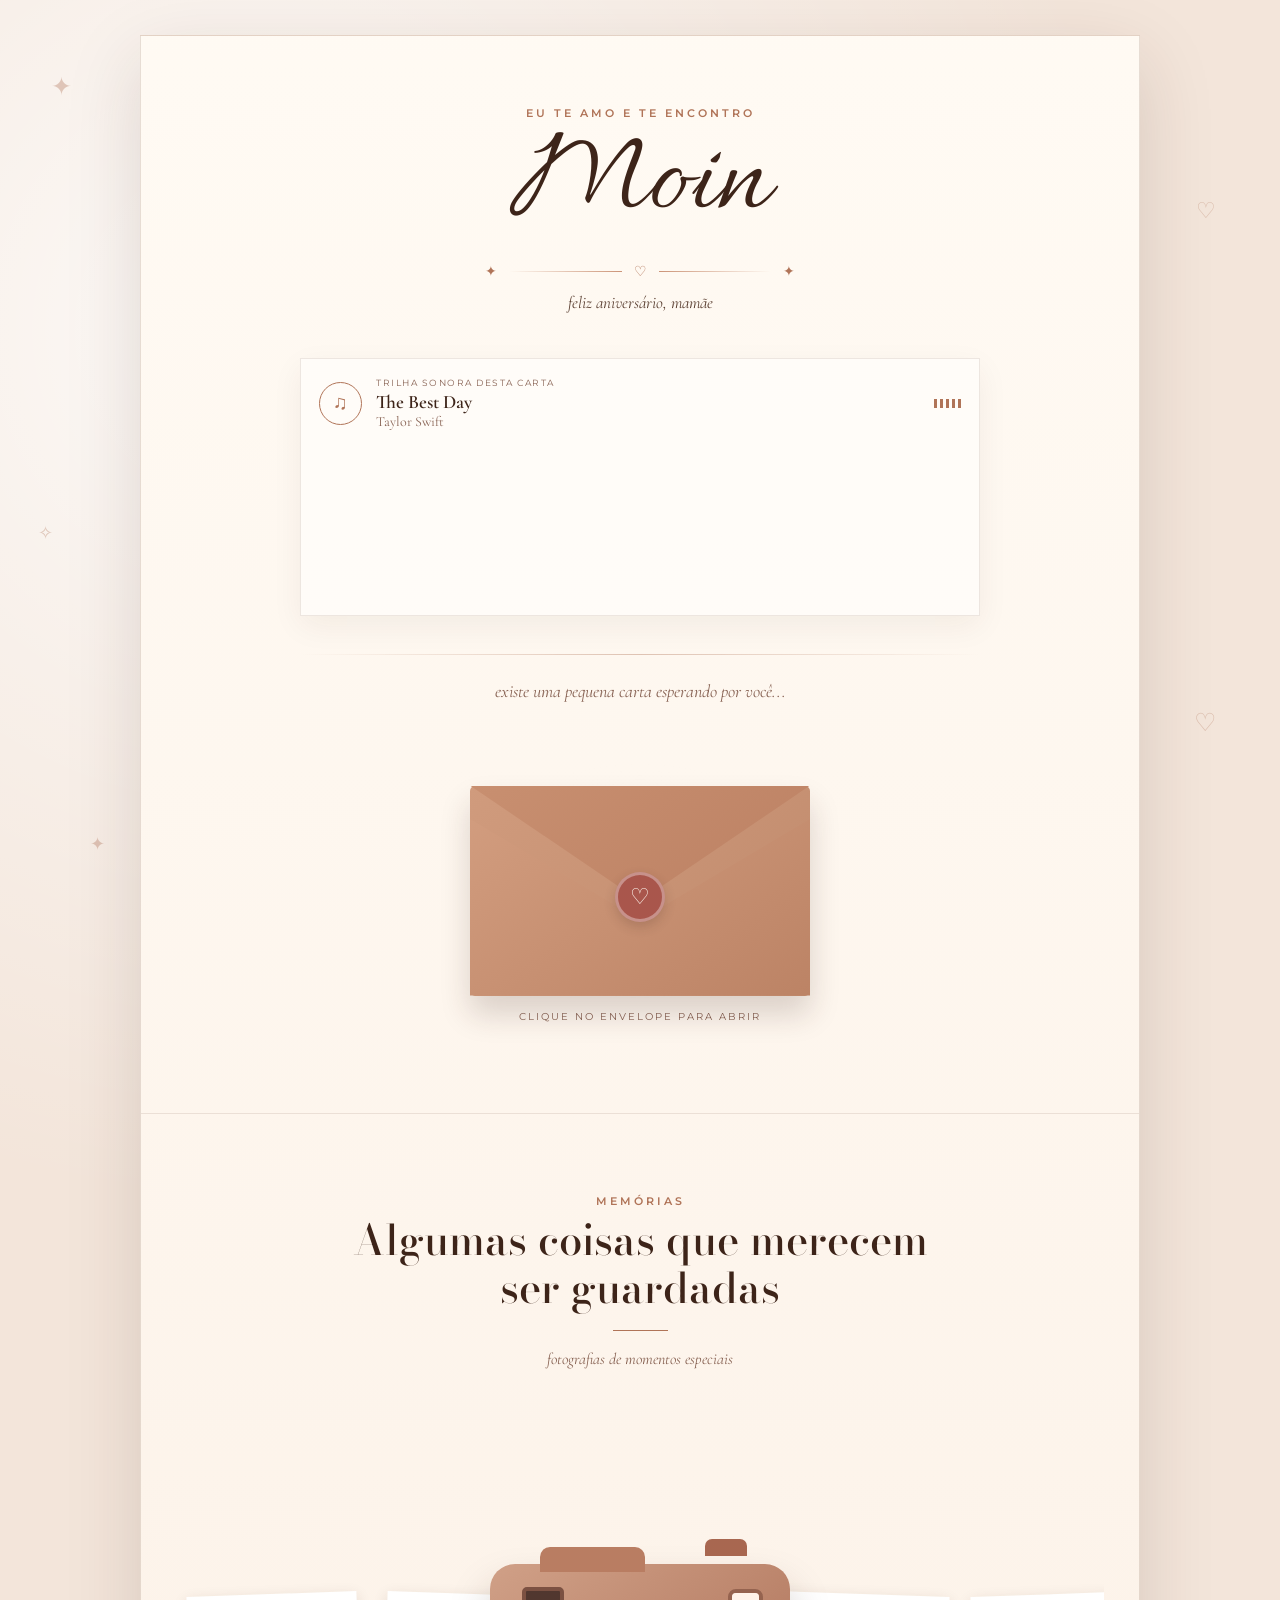
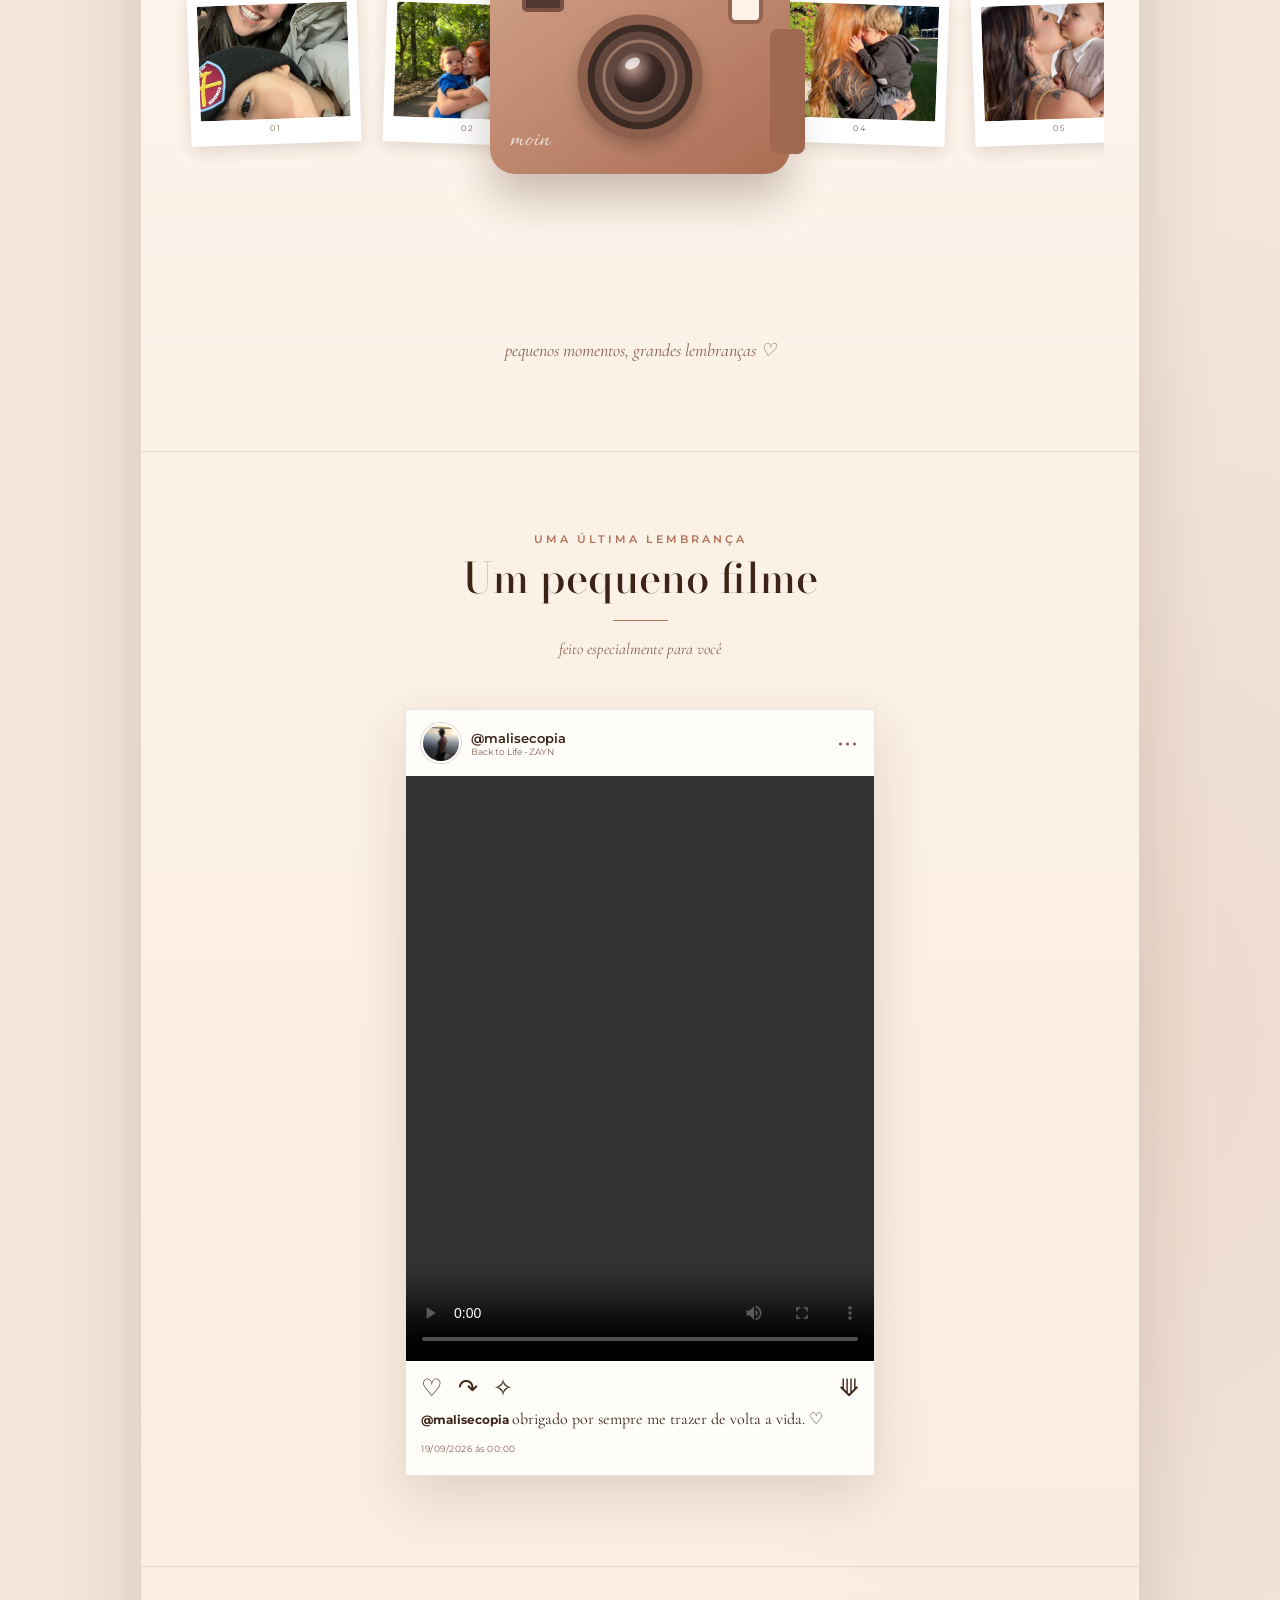
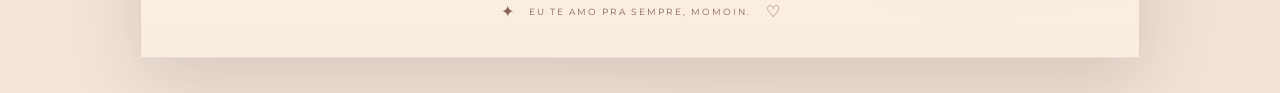
==== index.html @ 4553a3e5 "Add files via upload" ====
<!DOCTYPE html>
<html lang="pt-BR">

<head>

    <meta charset="UTF-8">

    <meta
        name="viewport"
        content="width=device-width, initial-scale=1.0"
    >

    <title>MOMOIN</title>

    <link rel="preconnect" href="https://fonts.googleapis.com">
    <link
        href="https://fonts.googleapis.com/css2?family=Allura&family=Bodoni+Moda:opsz,wght@6..96,400;6..96,500;6..96,600&family=Cormorant+Garamond:ital,wght@0,400;0,500;0,600;0,700;1,400;1,500&family=Montserrat:wght@400;500;600&display=swap"
        rel="stylesheet"
    >

    <link
        rel="stylesheet"
        href="style.css"
    >

</head>

<body>

    <div
        class="petalas"
        id="petalas"
        aria-hidden="true">
    </div>

    <div
        class="flash-tela"
        id="flashTela"
        aria-hidden="true">
    </div>


    <div class="decor decor-1">✦</div>
    <div class="decor decor-2">♡</div>
    <div class="decor decor-3">✧</div>
    <div class="decor decor-4">♡</div>
    <div class="decor decor-5">✦</div>


    <main class="album">


        <!-- ================= CARTA ================= -->

        <section class="carta-secao revelar">

            <div class="cabecalho">

                <p class="etiqueta">
                    eu te amo e te encontro
                </p>

                <h1 class="titulo-principal">
                    Moin
                </h1>

                <div class="ornamento">
                    <span>✦</span>
                    <div></div>
                    <span class="ornamento-coracao">♡</span>
                    <div></div>
                    <span>✦</span>
                </div>

                <small>
                    feliz aniversário, mamãe
                </small>

            </div>


            <div class="carta-composicao">


                <!-- MÚSICA -->

                <div class="musica">

                    <div class="musica-info">

                        <div class="musica-icone">
                            ♫
                        </div>

                        <div class="musica-texto">

                            <p>
                                trilha sonora desta carta
                            </p>

                            <strong>
                                The Best Day
                            </strong>

                            <span>
                                Taylor Swift
                            </span>

                        </div>

                        <div
                            class="equalizador"
                            aria-hidden="true">

                            <span></span>
                            <span></span>
                            <span></span>
                            <span></span>
                            <span></span>

                        </div>

                    </div>


                    <iframe
                        class="spotify"
                        src="https://open.spotify.com/embed/track/7CjuAoOiSrwWv7wJonAUmw?utm_source=generator&theme=0"
                        width="100%"
                        height="152"
                        frameborder="0"
                        allowfullscreen=""
                        allow="autoplay; clipboard-write; encrypted-media; fullscreen; picture-in-picture"
                        loading="lazy">
                    </iframe>

                </div>


                <div class="linha-carta"></div>


                <p class="convite">
                    existe uma pequena carta esperando por você...
                </p>


                <!-- ENVELOPE -->

                <div class="envelope-container">

                    <div
                        class="brilho-envelope"
                        aria-hidden="true">
                    </div>

                    <div
                        class="envelope"
                        id="envelope"
                        role="button"
                        tabindex="0"
                        aria-label="Abrir a carta"
                    >

                        <div class="env-corpo"></div>

                        <div class="env-papel"></div>

                        <div class="env-frente"></div>

                        <div class="env-aba"></div>

                        <div class="env-selo">
                            ♡
                        </div>

                    </div>

                </div>


                <p
                    class="clique"
                    id="dicaClique">

                    clique no envelope para abrir

                </p>


            </div>

        </section>



        <!-- ================= MEMÓRIAS ================= -->

        <section
            class="memorias revelar"
            id="memorias">

            <div class="secao-titulo">

                <p class="etiqueta">
                    memórias
                </p>

                <h2>
                    Algumas coisas que merecem ser guardadas
                </h2>

                <div class="linha-curta"></div>

                <span>
                    fotografias de momentos especiais
                </span>

            </div>


            <div class="camera-palco">

                <div
                    class="filme-trilha"
                    id="filmeTrilha">

                    <div
                        class="filme-rolo"
                        id="filmeRolo">
                    </div>

                </div>


                <!-- CÂMERA -->

                <div
                    class="camera"
                    id="camera">

                    <div class="camera-topo"></div>

                    <div class="camera-disparador"></div>

                    <div class="camera-visor"></div>

                    <div class="camera-lente">

                        <div class="lente-aro"></div>

                        <div class="lente-interna"></div>

                        <div class="lente-brilho"></div>

                    </div>

                    <div class="camera-flash">

                        <div class="flash-luz"></div>

                    </div>

                    <div class="camera-grip"></div>

                    <div class="camera-marca">
                        moin
                    </div>

                </div>


                <div
                    class="halo-flash"
                    id="haloFlash"
                    aria-hidden="true">
                </div>

            </div>


            <p class="legenda">
                pequenos momentos, grandes lembranças ♡
            </p>

        </section>



        <!-- ================= VÍDEO ================= -->

        <section class="video-futuro revelar">

            <div class="secao-titulo">

                <p class="etiqueta">
                    uma última lembrança
                </p>

                <h2>
                    Um pequeno filme
                </h2>

                <div class="linha-curta"></div>

                <span>
                    feito especialmente para você
                </span>

            </div>


            <!-- POST ESTILO INSTAGRAM -->

            <div class="instagram-post">

                <div class="instagram-header">

                    <div class="instagram-perfil">

                        <img
                            class="perfil-foto"
                            src="imagens/foto6.jpg"
                            alt="Foto de perfil"
                        >

                        <div class="perfil-info">

                            <strong>
                                @malisecopia
                            </strong>

                            <span>
                                Back to Life - ZAYN
                            </span>

                        </div>

                    </div>

                    <div class="instagram-menu">
                        •••
                    </div>

                </div>


                <!-- VÍDEO 4:5 -->

                <div class="instagram-video">

                    <video
                        class="video-real"
                        controls
                        playsinline
                        preload="metadata"
                    >

                        <source
                            src="videos/moin.MP4"
                            type="video/mp4"
                        >

                        Seu navegador não suporta vídeo.

                    </video>

                </div>


                <!-- AÇÕES -->

                <div class="instagram-actions">

                    <div class="acoes-esquerda">

                        <span>♡</span>
                        <span>↷</span>
                        <span>✧</span>

                    </div>

                    <span>⟱</span>

                </div>


                <!-- LEGENDA -->

                <div class="instagram-caption">

                    <p>

                        <strong>
                            @malisecopia
                        </strong>

                        obrigado por sempre me trazer de
                        volta a vida. ♡

                    </p>

                    <span>
                        19/09/2026 ás 00:00
                    </span>

                </div>

            </div>

        </section>



        <footer>

            <span>✦</span>

            <p>
                eu te amo pra sempre, momoin.
            </p>

            <span class="coracao-rodape">
                ♡
            </span>

        </footer>


    </main>



    <!-- ================= CARTA ABERTA ================= -->

    <div
        class="carta-modal"
        id="cartaModal"
        aria-hidden="true"
    >

        <div
            class="carta-fundo"
            id="cartaFundo">
        </div>


        <article
            class="papel"
            role="dialog"
            aria-modal="true"
            aria-label="Carta de aniversário"
        >

            <button
                class="fechar-carta"
                id="fecharCarta"
                aria-label="Fechar carta"
            >
                ✕
            </button>


            <div class="texto-carta">

                <p class="carta-data">
                    Para a Momoin,
                </p>

                <h2>
                    Feliz aniversário, Moin!
                </h2>

                <p>
                    Hoje é um dia muito especial, e eu queria
                    fazer alguma coisa diferente para te lembrar
                    o quanto você é importante para mim.
                </p>

                <p>
                    Espero que seu novo ano seja cheio de
                    momentos felizes, saúde, coisas boas e
                    muitos motivos para sorrir.
                </p>

                <p>
                    Obrigado por todos os momentos, por tudo
                    que você já fez por mim e por estar
                    presente na minha vida. Eu voltaria de novo
                    mais 30 vezes em mais 30 vidas só pra ter
                    o privilégio de dizer "momoin" de novo.
                </p>

                <p>
                    Você sabe que eu te amo e te encontro
                    nessa e em todas as outras.
                </p>

                <p>
                    Feliz aniversário, moin.
                </p>

                <p class="assinatura">
                    Do seu eterno mini homem aranha;
                </p>

                <p class="assinatura-nome">
                    Pedro Ravi. ♡
                </p>

                <div
                    class="carta-selo-final"
                    aria-hidden="true">

                    ✦

                </div>

            </div>

        </article>

    </div>


    <script src="script.js"></script>

</body>

</html>
---- style.css ----
:root {

    --areia: #f3e5da;
    --papel: #fffaf3;
    --tinta: #3d2419;
    --tinta-suave: #5d4234;
    --marrom-medio: #6d4636;
    --marrom-claro: #886354;
    --terracota: #b07458;
    --terracota-claro: #cc9478;
    --envelope: #c08a6c;
    --dourado-ok: #b08849;

    --serif: "Cormorant Garamond", Georgia, serif;
    --titulo: "Bodoni Moda", Georgia, serif;
    --script: "Allura", cursive;
    --sans: "Montserrat", "Helvetica Neue", sans-serif;

    --filme-deslocamento: 600px;
    --filme-duracao: 12s;
}


/* =========================================================
   BASE
========================================================= */

* {
    box-sizing: border-box;
}


html {
    scroll-behavior: smooth;
}


body {

    margin: 0;
    min-height: 100vh;

    background:
        radial-gradient(
            circle at 20% 10%,
            rgba(255,255,255,.8),
            transparent 28%
        ),
        radial-gradient(
            circle at 80% 80%,
            rgba(176,116,88,.10),
            transparent 30%
        ),
        var(--areia);

    color: var(--tinta);

    font-family: var(--serif);

    overflow-x: hidden;
}


body::before {

    content: "";

    position: fixed;

    inset: 0;

    pointer-events: none;

    opacity: .18;

    background-image:
        radial-gradient(
            rgba(61,36,25,.18) .7px,
            transparent .7px
        );

    background-size: 8px 8px;

    z-index: 0;
}


/* =========================================================
   PÉTALAS
========================================================= */

.petalas {

    position: fixed;

    inset: 0;

    pointer-events: none;

    overflow: hidden;

    z-index: 1;
}


.petala {

    position: absolute;

    top: -30px;

    color: var(--terracota);

    animation: cair linear infinite;

    user-select: none;
}


@keyframes cair {

    0% {
        transform:
            translateY(-30px)
            rotate(0deg);
    }

    100% {
        transform:
            translateY(110vh)
            rotate(360deg);
    }
}


/* =========================================================
   FLASH
========================================================= */

.flash-tela {

    position: fixed;

    inset: 0;

    background: white;

    opacity: 0;

    pointer-events: none;

    z-index: 100;

}


.flash-tela.ativo {

    animation: flashTela .32s ease-out;

}


@keyframes flashTela {

    0% {
        opacity: 0;
    }

    25% {
        opacity: .8;
    }

    100% {
        opacity: 0;
    }
}


/* =========================================================
   DECORAÇÃO
========================================================= */

.decor {

    position: fixed;

    color: var(--terracota);

    opacity: .35;

    pointer-events: none;

    z-index: 2;

    font-family: var(--serif);
}


.decor-1 {
    top: 8%;
    left: 4%;
    font-size: 25px;
}


.decor-2 {
    top: 22%;
    right: 5%;
    font-size: 22px;
}


.decor-3 {
    top: 58%;
    left: 3%;
    font-size: 18px;
}


.decor-4 {
    bottom: 18%;
    right: 5%;
    font-size: 25px;
}


.decor-5 {
    bottom: 5%;
    left: 7%;
    font-size: 18px;
}


/* =========================================================
   ALBUM
========================================================= */

.album {

    position: relative;

    z-index: 3;

    width: min(1000px, calc(100% - 30px));

    margin: 35px auto;

    background:
        linear-gradient(
            180deg,
            rgba(255,250,243,.98),
            rgba(250,236,224,.98)
        );

    border: 1px solid rgba(109,70,54,.16);

    box-shadow:
        0 25px 70px rgba(61,36,25,.15);

    overflow: hidden;
}


/* =========================================================
   REVELAR
========================================================= */

.revelar {

    opacity: 0;

    transform: translateY(25px);

    transition:
        opacity .9s ease,
        transform .9s ease;
}


.revelar.visivel {

    opacity: 1;

    transform: translateY(0);
}


/* =========================================================
   CARTA
========================================================= */

.carta-secao {

    padding: 70px 45px 90px;
}


.cabecalho {

    text-align: center;

    margin-bottom: 45px;
}


.etiqueta {

    margin: 0 0 8px;

    color: var(--terracota);

    font-family: var(--sans);

    font-size: 11px;

    font-weight: 600;

    letter-spacing: 3px;

    text-transform: uppercase;
}


.titulo-principal {

    margin: 0;

    font-family: var(--script);

    font-size: clamp(75px, 12vw, 125px);

    font-weight: 400;

    line-height: .9;

    color: var(--tinta);
}


.ornamento {

    display: flex;

    align-items: center;

    justify-content: center;

    gap: 12px;

    margin: 22px auto 12px;

    width: min(310px, 80%);
}


.ornamento div {

    height: 1px;

    flex: 1;

    background:
        linear-gradient(
            90deg,
            transparent,
            var(--terracota-claro)
        );
}


.ornamento div:nth-of-type(2) {

    background:
        linear-gradient(
            90deg,
            var(--terracota-claro),
            transparent
        );
}


.ornamento span {

    color: var(--terracota);

    font-size: 14px;
}


.cabecalho small {

    color: var(--tinta-suave);

    font-family: var(--serif);

    font-size: 17px;

    font-style: italic;
}


/* =========================================================
   COMPOSIÇÃO
========================================================= */

.carta-composicao {

    width: min(680px, 100%);

    margin: auto;

    text-align: center;
}


.musica {

    padding: 18px;

    background: rgba(255,255,255,.52);

    border: 1px solid rgba(109,70,54,.12);

    box-shadow:
        0 10px 30px rgba(61,36,25,.06);
}


.musica-info {

    display: flex;

    align-items: center;

    gap: 14px;

    text-align: left;

    margin-bottom: 15px;
}


.musica-icone {

    display: flex;

    align-items: center;

    justify-content: center;

    width: 43px;

    height: 43px;

    border: 1px solid var(--terracota);

    border-radius: 50%;

    color: var(--terracota);

    font-size: 20px;
}


.musica-texto {

    display: flex;

    flex-direction: column;

    flex: 1;
}


.musica-texto p {

    margin: 0 0 2px;

    font-family: var(--sans);

    font-size: 9px;

    letter-spacing: 1.5px;

    text-transform: uppercase;

    color: var(--marrom-claro);
}


.musica-texto strong {

    font-family: var(--serif);

    font-size: 19px;

    font-weight: 600;
}


.musica-texto span {

    color: var(--marrom-claro);

    font-size: 14px;
}


.equalizador {

    display: flex;

    align-items: center;

    gap: 3px;

    height: 25px;
}


.equalizador span {

    width: 3px;

    height: 9px;

    background: var(--terracota);

    animation: equalizar .8s ease-in-out infinite alternate;
}


.equalizador span:nth-child(2) {
    animation-delay: .15s;
}


.equalizador span:nth-child(3) {
    animation-delay: .3s;
}


.equalizador span:nth-child(4) {
    animation-delay: .45s;
}


.equalizador span:nth-child(5) {
    animation-delay: .6s;
}


@keyframes equalizar {

    from {
        height: 5px;
    }

    to {
        height: 21px;
    }
}


.spotify {

    display: block;

    border: 0;

    border-radius: 10px;
}


.linha-carta {

    width: 100%;

    height: 1px;

    margin: 38px 0 25px;

    background:
        linear-gradient(
            90deg,
            transparent,
            rgba(176,116,88,.4),
            transparent
        );
}


.convite {

    margin: 0 0 24px;

    color: var(--marrom-claro);

    font-size: 18px;

    font-style: italic;
}


/* =========================================================
   ENVELOPE
========================================================= */

.envelope-container {

    position: relative;

    height: 270px;

    display: flex;

    justify-content: center;

    align-items: flex-end;
}


.envelope {

    position: relative;

    width: 340px;

    height: 210px;

    perspective: 1000px;

    cursor: pointer;

    animation: flutuarEnvelope 3s ease-in-out infinite;

}


@keyframes flutuarEnvelope {

    0%,
    100% {
        transform: translateY(0);
    }

    50% {
        transform: translateY(-7px);
    }
}


.env-corpo {

    position: absolute;

    inset: 0;

    z-index: 1;

    background:
        linear-gradient(
            135deg,
            #d09b7d,
            var(--envelope)
        );

    border-radius: 5px;

    box-shadow:
        0 18px 30px rgba(61,36,25,.18);
}


/*
   O papel fica totalmente escondido enquanto
   o envelope está fechado.
*/

.env-papel {

    position: absolute;

    left: 30px;

    right: 30px;

    top: 12px;

    height: 165px;

    background:
        linear-gradient(
            180deg,
            #fffdf8,
            #f9ecdf
        );

    border: 1px solid rgba(120,75,60,.12);

    border-radius: 3px;

    z-index: 0;

    opacity: 0;

    transform: translateY(10px);

    transition:
        transform .85s cubic-bezier(.5,.05,.3,1),
        opacity .3s ease;
}


.envelope.aberto .env-papel {

    z-index: 6;

    opacity: 1;

    transform: translateY(-55px);

}


.env-frente {

    position: absolute;

    inset: 0;

    z-index: 4;

    background:
        linear-gradient(
            145deg,
            #d39e80,
            #bc8365
        );

    clip-path:
        polygon(
            0 16%,
            50% 64%,
            100% 16%,
            100% 100%,
            0 100%
        );
}


.env-aba {

    position: absolute;

    top: 0;

    left: 0;

    width: 100%;

    height: 100%;

    z-index: 7;

    background:
        linear-gradient(
            145deg,
            #c88f70,
            #b97d60
        );

    clip-path:
        polygon(
            0 0,
            100% 0,
            50% 55%
        );

    transform-origin: top center;

    transition:
        transform .85s cubic-bezier(.5,.05,.3,1);
}


.envelope.aberto .env-aba {

    transform: rotateX(180deg);

}


.env-selo {

    position: absolute;

    left: 50%;

    top: 53%;

    transform: translate(-50%, -50%);

    z-index: 8;

    width: 50px;

    height: 50px;

    display: flex;

    align-items: center;

    justify-content: center;

    border-radius: 50%;

    background: #a9564c;

    color: #fff7ef;

    font-size: 22px;

    border: 3px solid rgba(255,255,255,.35);

    box-shadow:
        0 5px 12px rgba(61,36,25,.18);

    transition:
        opacity .25s ease,
        transform .25s ease;
}


.envelope.aberto .env-selo {

    opacity: 0;

    transform:
        translate(-50%, -50%)
        scale(.6);
}


.brilho-envelope {

    position: absolute;

    width: 360px;

    height: 230px;

    border-radius: 50%;

    background:
        radial-gradient(
            ellipse,
            rgba(255,255,255,.4),
            transparent 65%
        );

    filter: blur(18px);

    opacity: .45;

    pointer-events: none;
}


.faisca {

    position: absolute;

    left: 50%;

    top: 50%;

    z-index: 20;

    color: var(--terracota);

    pointer-events: none;

    animation: faisca .9s ease-out forwards;
}


@keyframes faisca {

    0% {

        opacity: 1;

        transform:
            translate(-50%, -50%)
            scale(.5);
    }

    100% {

        opacity: 0;

        transform:
            translate(
                calc(-50% + var(--dx)),
                calc(-50% + var(--dy))
            )
            scale(1.1);
    }
}


.clique {

    margin: 14px 0 0;

    font-family: var(--sans);

    font-size: 10px;

    letter-spacing: 2px;

    text-transform: uppercase;

    color: var(--marrom-claro);

    transition: opacity .3s ease;
}


.clique.escondida {

    opacity: 0;
}


/* =========================================================
   CARTA ABERTA
========================================================= */

.carta-modal {

    position: fixed;

    inset: 0;

    z-index: 200;

    display: flex;

    align-items: center;

    justify-content: center;

    padding: 25px;

    visibility: hidden;

    opacity: 0;

    transition:
        opacity .35s ease,
        visibility .35s ease;
}


.carta-modal.ativa {

    visibility: visible;

    opacity: 1;
}


.carta-fundo {

    position: absolute;

    inset: 0;

    background:
        rgba(49,29,21,.65);

    backdrop-filter: blur(7px);
}


.papel {

    position: relative;

    z-index: 2;

    width: min(670px, 100%);

    max-height: 90vh;

    overflow-y: auto;

    padding: 55px 60px;

    background:
        linear-gradient(
            135deg,
            #fffdf8,
            #fff8ee
        );

    border: 1px solid rgba(109,70,54,.18);

    box-shadow:
        0 30px 80px rgba(0,0,0,.3);

    transform:
        translateY(30px)
        rotate(-1deg);

    transition:
        transform .5s ease;
}


.carta-modal.ativa .papel {

    transform:
        translateY(0)
        rotate(0);
}


.papel::before {

    content: "";

    position: absolute;

    inset: 13px;

    border: 1px solid rgba(176,116,88,.18);

    pointer-events: none;
}


.fechar-carta {

    position: absolute;

    top: 18px;

    right: 20px;

    z-index: 4;

    width: 34px;

    height: 34px;

    border: 1px solid rgba(109,70,54,.2);

    border-radius: 50%;

    background: transparent;

    color: var(--tinta);

    cursor: pointer;

    font-size: 13px;
}


.texto-carta {

    position: relative;

    z-index: 2;

    text-align: left;
}


.carta-data {

    margin: 0 0 15px;

    color: var(--terracota);

    font-size: 19px;

    font-style: italic;
}


.texto-carta h2 {

    margin: 0 0 28px;

    font-family: var(--titulo);

    font-size: clamp(30px, 5vw, 44px);

    font-weight: 500;

    color: var(--tinta);
}


.texto-carta p {

    margin: 0 0 19px;

    font-size: 20px;

    line-height: 1.65;

    color: var(--tinta-suave);
}


.texto-carta .assinatura {

    margin-top: 35px;

    margin-bottom: 0;

    font-style: italic;

    font-size: 18px;
}


.assinatura-nome {

    font-family: var(--script);

    font-size: 48px !important;

    line-height: 1;

    color: var(--tinta) !important;

    margin-top: 4px !important;
}


.carta-selo-final {

    width: 46px;

    height: 46px;

    margin: 28px auto 0;

    display: flex;

    align-items: center;

    justify-content: center;

    border: 1px solid var(--terracota);

    border-radius: 50%;

    color: var(--terracota);

    font-size: 17px;
}


/* =========================================================
   MEMÓRIAS
========================================================= */

.memorias {

    padding: 80px 35px 90px;

    border-top: 1px solid rgba(109,70,54,.12);
}


.secao-titulo {

    text-align: center;

    margin-bottom: 50px;
}


.secao-titulo h2 {

    max-width: 600px;

    margin: 5px auto 12px;

    font-family: var(--titulo);

    font-size: clamp(28px, 5vw, 42px);

    font-weight: 500;

    line-height: 1.15;
}


.secao-titulo > span {

    color: var(--marrom-claro);

    font-size: 16px;

    font-style: italic;
}


.linha-curta {

    width: 55px;

    height: 1px;

    margin: 18px auto;

    background: var(--terracota);
}


.camera-palco {

    position: relative;

    min-height: 500px;

    display: flex;

    align-items: center;

    justify-content: center;
}


.filme-trilha {

    position: absolute;

    left: 0;

    right: 0;

    top: 50%;

    transform: translateY(-50%);

    height: 220px;

    overflow: hidden;

    pointer-events: none;
}


.filme-rolo {

    display: flex;

    align-items: center;

    width: max-content;

    height: 100%;

    animation:
        filmeMover
        var(--filme-duracao)
        linear
        infinite;
}


@keyframes filmeMover {

    from {
        transform: translateX(0);
    }

    to {
        transform:
            translateX(
                calc(-1 * var(--filme-deslocamento))
            );
    }
}


.foto {

    flex: 0 0 170px;

    height: 150px;

    margin: 0 13px;

    padding: 10px;

    background: #fff;

    box-shadow:
        0 5px 15px rgba(61,36,25,.14);

    transform: rotate(-2deg);
}


.foto:nth-child(even) {

    transform: rotate(2deg);
}


.foto-interna {

    width: 100%;

    height: 115px;

    overflow: hidden;
}


.foto img {

    width: 100%;

    height: 100%;

    object-fit: cover;

    display: block;
}


.numero-foto {

    margin-top: 4px;

    color: var(--marrom-claro);

    font-family: var(--sans);

    font-size: 8px;

    letter-spacing: 2px;

    text-align: center;
}


/* =========================================================
   CÂMERA
========================================================= */

.camera {

    position: relative;

    z-index: 5;

    width: 300px;

    height: 210px;

    border-radius: 25px;

    background:
        linear-gradient(
            145deg,
            #d0a087,
            #aa6d54
        );

    box-shadow:
        0 25px 40px rgba(61,36,25,.25);

    transition:
        transform .18s ease;
}


.camera.disparando {

    transform:
        scale(1.03)
        rotate(-1deg);
}


.camera-topo {

    position: absolute;

    top: -17px;

    left: 50px;

    width: 105px;

    height: 25px;

    border-radius: 10px 10px 0 0;

    background: #b97d62;
}


.camera-disparador {

    position: absolute;

    top: -25px;

    right: 43px;

    width: 42px;

    height: 17px;

    border-radius: 7px 7px 0 0;

    background: #a86750;
}


.camera-visor {

    position: absolute;

    top: 23px;

    left: 32px;

    width: 42px;

    height: 25px;

    border-radius: 5px;

    background: #51372f;

    border: 4px solid #7c5142;
}


.camera-lente {

    position: absolute;

    left: 50%;

    top: 54%;

    transform: translate(-50%, -50%);

    width: 125px;

    height: 125px;

    border-radius: 50%;

    background: #60463c;

    border: 10px solid #8e604e;

    box-shadow:
        inset 0 0 0 7px #3c2a25,
        0 8px 15px rgba(0,0,0,.2);
}


.lente-aro {

    position: absolute;

    inset: 15px;

    border-radius: 50%;

    border: 3px solid #9b7462;
}


.lente-interna {

    position: absolute;

    inset: 27px;

    border-radius: 50%;

    background:
        radial-gradient(
            circle at 35% 30%,
            #c4a095,
            #3c2925 45%,
            #1d1513
        );
}


.lente-brilho {

    position: absolute;

    width: 16px;

    height: 10px;

    left: 37px;

    top: 34px;

    border-radius: 50%;

    background: rgba(255,255,255,.7);

    transform: rotate(-30deg);
}


.camera-flash {

    position: absolute;

    right: 27px;

    top: 25px;

    width: 35px;

    height: 35px;

    border-radius: 8px;

    background: #d6b9a9;

    border: 4px solid #95634f;
}


.flash-luz {

    width: 100%;

    height: 100%;

    border-radius: 4px;

    background: #fff3e9;

    transition:
        box-shadow .12s ease,
        background .12s ease;
}


.camera.disparando .flash-luz {

    background: white;

    box-shadow:
        0 0 30px white,
        0 0 60px rgba(255,255,255,.8);
}


.camera-grip {

    position: absolute;

    right: -15px;

    bottom: 20px;

    width: 35px;

    height: 125px;

    border-radius: 8px;

    background: #9f6851;
}


.camera-marca {

    position: absolute;

    left: 20px;

    bottom: 18px;

    font-family: var(--script);

    font-size: 25px;

    color: rgba(255,255,255,.75);
}


.halo-flash {

    position: absolute;

    width: 350px;

    height: 350px;

    border-radius: 50%;

    background: white;

    opacity: 0;

    pointer-events: none;
}


.halo-flash.ativo {

    animation:
        haloFlash .5s ease-out;
}


@keyframes haloFlash {

    0% {
        opacity: 0;
        transform: scale(.5);
    }

    25% {
        opacity: .25;
    }

    100% {
        opacity: 0;
        transform: scale(1.3);
    }
}


.legenda {

    margin: 20px 0 0;

    text-align: center;

    color: var(--marrom-claro);

    font-size: 18px;

    font-style: italic;
}


/* =========================================================
   VÍDEO / INSTAGRAM
========================================================= */

.video-futuro {

    padding: 80px 35px 90px;

    border-top: 1px solid rgba(109,70,54,.12);
}


.instagram-post {

    width: min(470px, 100%);

    margin: 0 auto;

    background: #fffdf9;

    border: 1px solid rgba(109,70,54,.14);

    box-shadow:
        0 20px 50px rgba(61,36,25,.14);
}


.instagram-header {

    min-height: 66px;

    display: flex;

    align-items: center;

    justify-content: space-between;

    padding: 12px 15px;
}


.instagram-perfil {

    display: flex;

    align-items: center;

    gap: 10px;
}


.perfil-foto {

    width: 40px;

    height: 40px;

    border-radius: 50%;

    object-fit: cover;

    display: block;

    border: 2px solid #fff;

    box-shadow:
        0 0 0 1px rgba(109,70,54,.25);
}


.perfil-info {

    display: flex;

    flex-direction: column;
}


.perfil-info strong {

    font-family: var(--sans);

    font-size: 13px;

    font-weight: 600;
}


.perfil-info span {

    color: var(--marrom-claro);

    font-family: var(--sans);

    font-size: 9px;
}


.instagram-menu {

    color: var(--marrom-claro);

    letter-spacing: 2px;
}


.instagram-video {

    width: 100%;

    aspect-ratio: 4 / 5;

    background: #241b18;

    overflow: hidden;
}


.video-real {

    display: block;

    width: 100%;

    height: 100%;

    object-fit: contain;

    background: #241b18;
}


.instagram-actions {

    display: flex;

    justify-content: space-between;

    align-items: center;

    padding: 13px 15px 5px;

    color: var(--tinta);

    font-size: 24px;
}


.acoes-esquerda {

    display: flex;

    gap: 15px;
}


.instagram-caption {

    padding: 0 15px 18px;
}


.instagram-caption p {

    margin: 0 0 5px;

    font-family: var(--serif);

    font-size: 16px;

    line-height: 1.45;
}


.instagram-caption strong {

    font-family: var(--sans);

    font-size: 12px;
}


.instagram-caption span {

    color: var(--marrom-claro);

    font-family: var(--sans);

    font-size: 9px;

    letter-spacing: .5px;
}


/* =========================================================
   FOOTER
========================================================= */

footer {

    display: flex;

    align-items: center;

    justify-content: center;

    gap: 15px;

    padding: 35px 20px;

    border-top: 1px solid rgba(109,70,54,.12);

    color: var(--marrom-claro);
}


footer p {

    margin: 0;

    font-family: var(--sans);

    font-size: 9px;

    letter-spacing: 2px;

    text-transform: uppercase;
}


/* =========================================================
   RESPONSIVO
========================================================= */

@media (max-width: 1000px) {

    .carta-secao {
        padding: 60px 30px 75px;
    }

    .memorias,
    .video-futuro {
        padding-left: 25px;
        padding-right: 25px;
    }

}


@media (max-width: 700px) {

    .album {

        width: calc(100% - 16px);

        margin: 8px auto;
    }


    .carta-secao {

        padding:
            55px
            18px
            70px;
    }


    .titulo-principal {

        font-size: 90px;
    }


    .musica-info {

        align-items: flex-start;
    }


    .equalizador {

        display: none;
    }


    .envelope {

        width: 290px;

        height: 180px;
    }


    .env-papel {

        left: 25px;

        right: 25px;

        height: 140px;
    }


    .envelope-container {

        height: 235px;
    }


    .papel {

        padding:
            50px
            30px
            40px;
    }


    .texto-carta p {

        font-size: 18px;
    }


    .memorias,
    .video-futuro {

        padding:
            65px
            18px
            70px;
    }


    .camera {

        transform: scale(.85);
    }


    .camera.disparando {

        transform:
            scale(.88)
            rotate(-1deg);
    }


    .filme-trilha {

        opacity: .72;
    }


    .foto {

        flex-basis: 145px;

        height: 130px;
    }


    .foto-interna {

        height: 95px;
    }


    footer {

        gap: 10px;
    }


    footer p {

        font-size: 8px;

        letter-spacing: 1px;

        text-align: center;
    }

}


@media (prefers-reduced-motion: reduce) {

    *,
    *::before,
    *::after {

        animation-duration: .01ms !important;

        animation-iteration-count: 1 !important;

        scroll-behavior: auto !important;

        transition-duration: .01ms !important;
    }

}
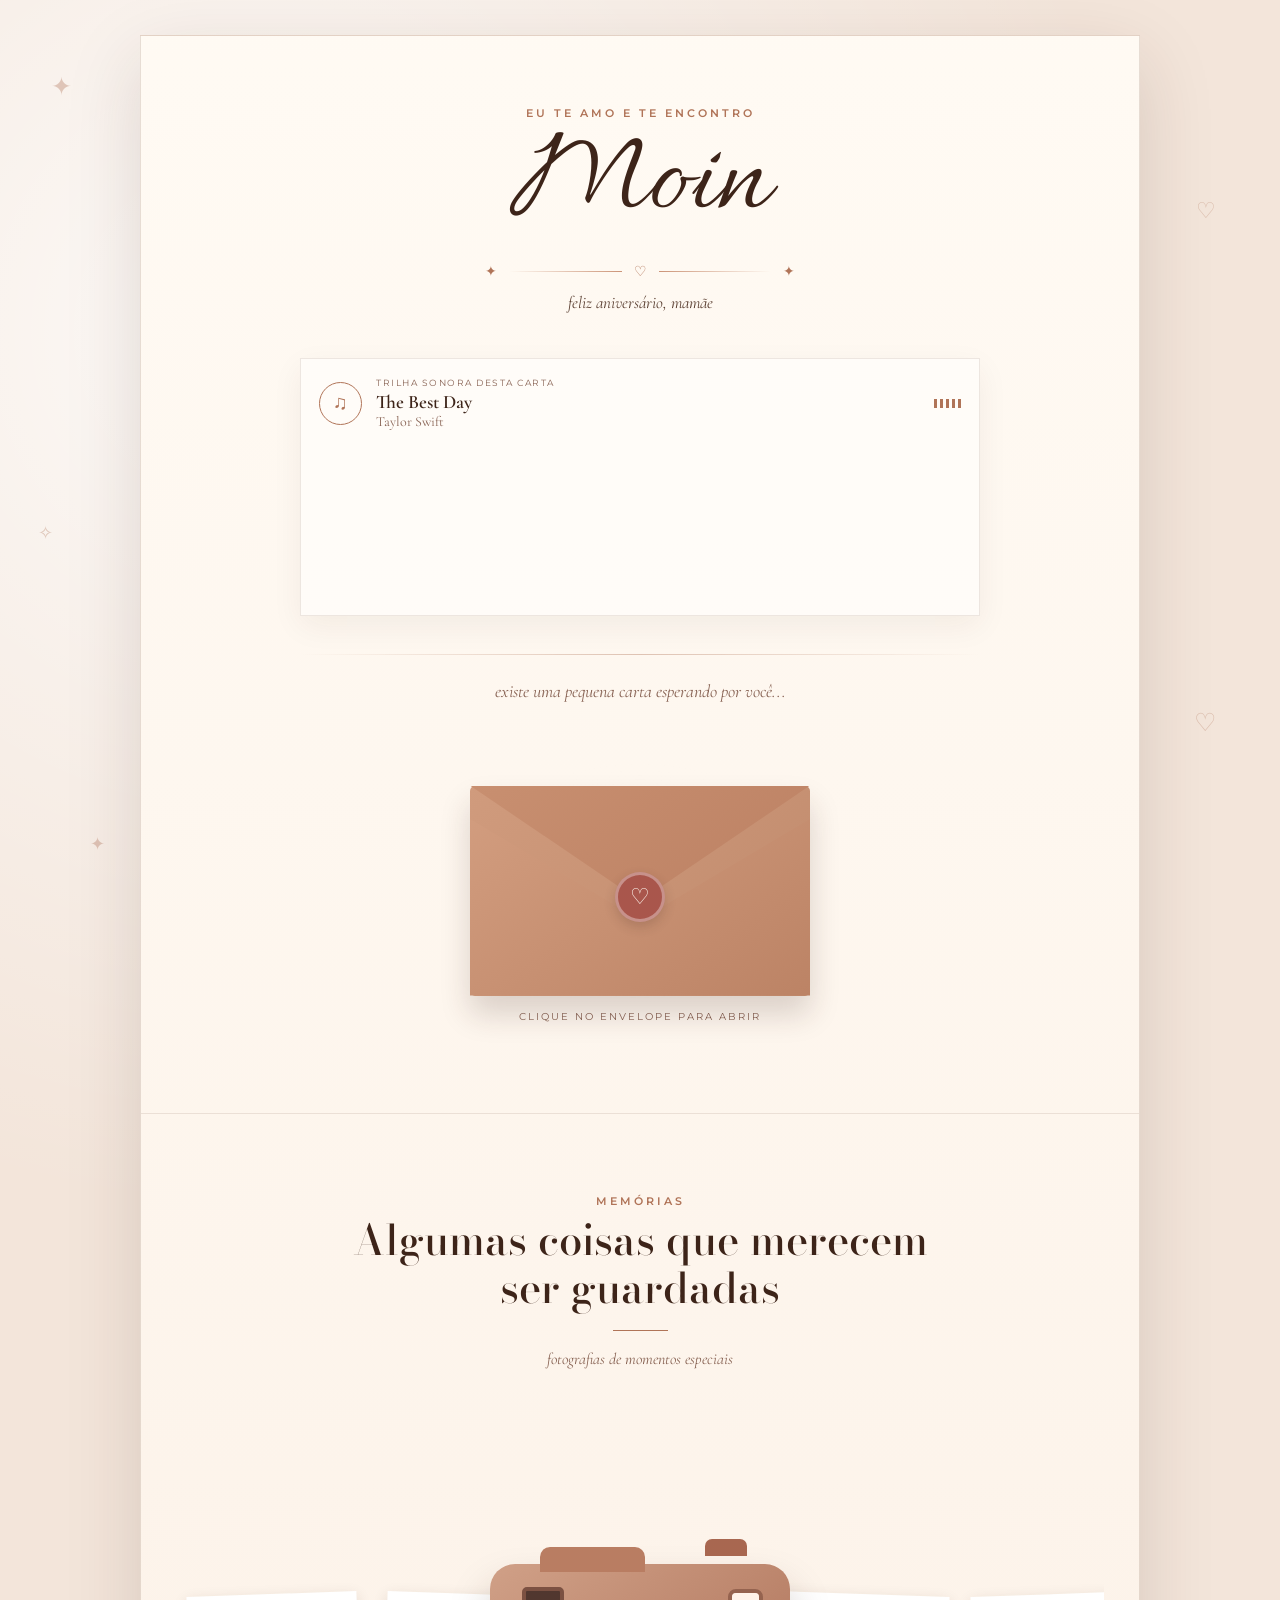
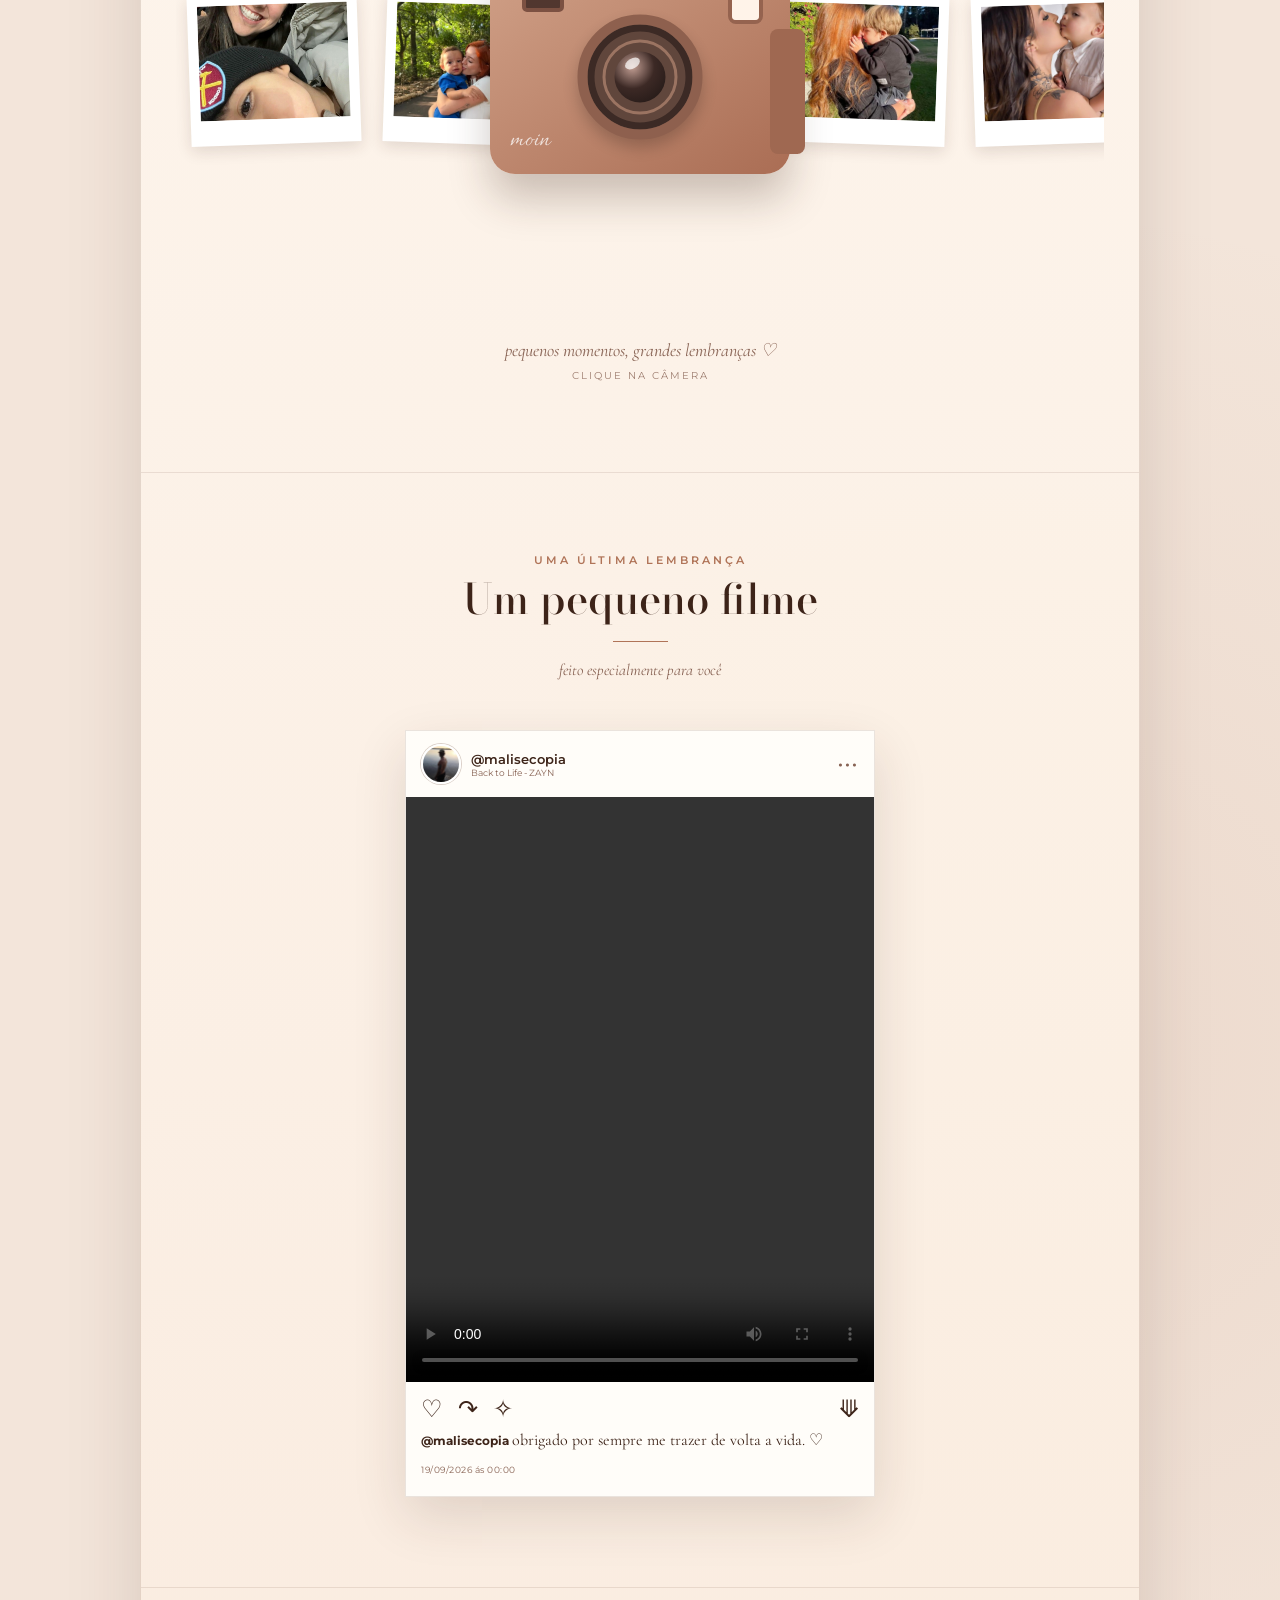
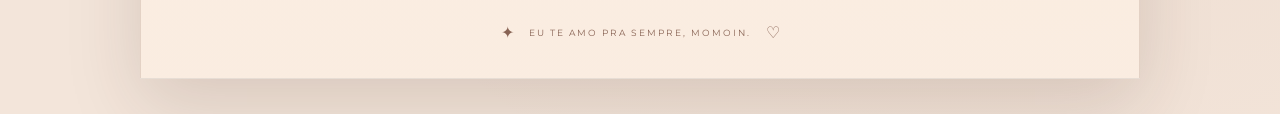
==== commit 903c9f67: "Update index.html" ====
--- a/index.html
+++ b/index.html
@@ -13,6 +13,7 @@
     <title>MOMOIN</title>
 
     <link rel="preconnect" href="https://fonts.googleapis.com">
+
     <link
         href="https://fonts.googleapis.com/css2?family=Allura&family=Bodoni+Moda:opsz,wght@6..96,400;6..96,500;6..96,600&family=Cormorant+Garamond:ital,wght@0,400;0,500;0,600;0,700;1,400;1,500&family=Montserrat:wght@400;500;600&display=swap"
         rel="stylesheet"
@@ -235,39 +236,47 @@
 
                 <!-- CÂMERA -->
 
-                <div
-                    class="camera"
-                    id="camera">
-
-                    <div class="camera-topo"></div>
-
-                    <div class="camera-disparador"></div>
-
-                    <div class="camera-visor"></div>
-
-                    <div class="camera-lente">
-
-                        <div class="lente-aro"></div>
-
-                        <div class="lente-interna"></div>
-
-                        <div class="lente-brilho"></div>
-
-                    </div>
-
-                    <div class="camera-flash">
-
-                        <div class="flash-luz"></div>
-
-                    </div>
-
-                    <div class="camera-grip"></div>
-
-                    <div class="camera-marca">
-                        moin
-                    </div>
-
-                </div>
+                <a
+                    href="cupons.html"
+                    class="camera-link"
+                    aria-label="Abrir os cupons"
+                >
+
+                    <div
+                        class="camera"
+                        id="camera">
+
+                        <div class="camera-topo"></div>
+
+                        <div class="camera-disparador"></div>
+
+                        <div class="camera-visor"></div>
+
+                        <div class="camera-lente">
+
+                            <div class="lente-aro"></div>
+
+                            <div class="lente-interna"></div>
+
+                            <div class="lente-brilho"></div>
+
+                        </div>
+
+                        <div class="camera-flash">
+
+                            <div class="flash-luz"></div>
+
+                        </div>
+
+                        <div class="camera-grip"></div>
+
+                        <div class="camera-marca">
+                            moin
+                        </div>
+
+                    </div>
+
+                </a>
 
 
                 <div
@@ -281,6 +290,10 @@
 
             <p class="legenda">
                 pequenos momentos, grandes lembranças ♡
+            </p>
+
+            <p class="legenda-camera">
+                clique na câmera
             </p>
 
         </section>
@@ -528,3 +541,4 @@
 </body>
 
 </html>
+
--- a/style.css
+++ b/style.css
@@ -2,13 +2,18 @@
 
     --areia: #f3e5da;
     --papel: #fffaf3;
+
     --tinta: #3d2419;
     --tinta-suave: #5d4234;
+
     --marrom-medio: #6d4636;
     --marrom-claro: #886354;
+
     --terracota: #b07458;
     --terracota-claro: #cc9478;
+
     --envelope: #c08a6c;
+
     --dourado-ok: #b08849;
 
     --serif: "Cormorant Garamond", Georgia, serif;
@@ -18,6 +23,7 @@
 
     --filme-deslocamento: 600px;
     --filme-duracao: 12s;
+
 }
 
 
@@ -38,19 +44,23 @@
 body {
 
     margin: 0;
+
     min-height: 100vh;
 
     background:
+
         radial-gradient(
             circle at 20% 10%,
             rgba(255,255,255,.8),
             transparent 28%
         ),
+
         radial-gradient(
             circle at 80% 80%,
             rgba(176,116,88,.10),
             transparent 30%
         ),
+
         var(--areia);
 
     color: var(--tinta);
@@ -58,6 +68,7 @@
     font-family: var(--serif);
 
     overflow-x: hidden;
+
 }
 
 
@@ -74,6 +85,7 @@
     opacity: .18;
 
     background-image:
+
         radial-gradient(
             rgba(61,36,25,.18) .7px,
             transparent .7px
@@ -82,6 +94,7 @@
     background-size: 8px 8px;
 
     z-index: 0;
+
 }
 
 
@@ -100,6 +113,7 @@
     overflow: hidden;
 
     z-index: 1;
+
 }
 
 
@@ -114,22 +128,28 @@
     animation: cair linear infinite;
 
     user-select: none;
+
 }
 
 
 @keyframes cair {
 
     0% {
+
         transform:
             translateY(-30px)
             rotate(0deg);
+
     }
 
     100% {
+
         transform:
             translateY(110vh)
             rotate(360deg);
-    }
+
+    }
+
 }
 
 
@@ -174,6 +194,7 @@
     100% {
         opacity: 0;
     }
+
 }
 
 
@@ -194,41 +215,52 @@
     z-index: 2;
 
     font-family: var(--serif);
+
 }
 
 
 .decor-1 {
+
     top: 8%;
     left: 4%;
     font-size: 25px;
+
 }
 
 
 .decor-2 {
+
     top: 22%;
     right: 5%;
     font-size: 22px;
+
 }
 
 
 .decor-3 {
+
     top: 58%;
     left: 3%;
     font-size: 18px;
+
 }
 
 
 .decor-4 {
+
     bottom: 18%;
     right: 5%;
     font-size: 25px;
+
 }
 
 
 .decor-5 {
+
     bottom: 5%;
     left: 7%;
     font-size: 18px;
+
 }
 
 
@@ -242,11 +274,15 @@
 
     z-index: 3;
 
-    width: min(1000px, calc(100% - 30px));
+    width: min(
+        1000px,
+        calc(100% - 30px)
+    );
 
     margin: 35px auto;
 
     background:
+
         linear-gradient(
             180deg,
             rgba(255,250,243,.98),
@@ -259,6 +295,7 @@
         0 25px 70px rgba(61,36,25,.15);
 
     overflow: hidden;
+
 }
 
 
@@ -275,6 +312,7 @@
     transition:
         opacity .9s ease,
         transform .9s ease;
+
 }
 
 
@@ -283,6 +321,7 @@
     opacity: 1;
 
     transform: translateY(0);
+
 }
 
 
@@ -292,7 +331,11 @@
 
 .carta-secao {
 
-    padding: 70px 45px 90px;
+    padding:
+        70px
+        45px
+        90px;
+
 }
 
 
@@ -301,6 +344,7 @@
     text-align: center;
 
     margin-bottom: 45px;
+
 }
 
 
@@ -319,6 +363,7 @@
     letter-spacing: 3px;
 
     text-transform: uppercase;
+
 }
 
 
@@ -328,13 +373,19 @@
 
     font-family: var(--script);
 
-    font-size: clamp(75px, 12vw, 125px);
+    font-size:
+        clamp(
+            75px,
+            12vw,
+            125px
+        );
 
     font-weight: 400;
 
     line-height: .9;
 
     color: var(--tinta);
+
 }
 
 
@@ -348,9 +399,16 @@
 
     gap: 12px;
 
-    margin: 22px auto 12px;
-
-    width: min(310px, 80%);
+    margin:
+        22px
+        auto
+        12px;
+
+    width: min(
+        310px,
+        80%
+    );
+
 }
 
 
@@ -361,22 +419,26 @@
     flex: 1;
 
     background:
+
         linear-gradient(
             90deg,
             transparent,
             var(--terracota-claro)
         );
+
 }
 
 
 .ornamento div:nth-of-type(2) {
 
     background:
+
         linear-gradient(
             90deg,
             var(--terracota-claro),
             transparent
         );
+
 }
 
 
@@ -385,6 +447,7 @@
     color: var(--terracota);
 
     font-size: 14px;
+
 }
 
 
@@ -397,6 +460,7 @@
     font-size: 17px;
 
     font-style: italic;
+
 }
 
 
@@ -406,11 +470,15 @@
 
 .carta-composicao {
 
-    width: min(680px, 100%);
+    width: min(
+        680px,
+        100%
+    );
 
     margin: auto;
 
     text-align: center;
+
 }
 
 
@@ -418,12 +486,17 @@
 
     padding: 18px;
 
-    background: rgba(255,255,255,.52);
-
-    border: 1px solid rgba(109,70,54,.12);
+    background:
+        rgba(255,255,255,.52);
+
+    border:
+        1px solid
+        rgba(109,70,54,.12);
 
     box-shadow:
-        0 10px 30px rgba(61,36,25,.06);
+        0 10px 30px
+        rgba(61,36,25,.06);
+
 }
 
 
@@ -438,6 +511,7 @@
     text-align: left;
 
     margin-bottom: 15px;
+
 }
 
 
@@ -453,13 +527,16 @@
 
     height: 43px;
 
-    border: 1px solid var(--terracota);
+    border:
+        1px solid
+        var(--terracota);
 
     border-radius: 50%;
 
     color: var(--terracota);
 
     font-size: 20px;
+
 }
 
 
@@ -470,6 +547,7 @@
     flex-direction: column;
 
     flex: 1;
+
 }
 
 
@@ -486,6 +564,7 @@
     text-transform: uppercase;
 
     color: var(--marrom-claro);
+
 }
 
 
@@ -496,6 +575,7 @@
     font-size: 19px;
 
     font-weight: 600;
+
 }
 
 
@@ -504,6 +584,7 @@
     color: var(--marrom-claro);
 
     font-size: 14px;
+
 }
 
 
@@ -516,6 +597,7 @@
     gap: 3px;
 
     height: 25px;
+
 }
 
 
@@ -527,7 +609,13 @@
 
     background: var(--terracota);
 
-    animation: equalizar .8s ease-in-out infinite alternate;
+    animation:
+        equalizar
+        .8s
+        ease-in-out
+        infinite
+        alternate;
+
 }
 
 
@@ -560,6 +648,7 @@
     to {
         height: 21px;
     }
+
 }
 
 
@@ -570,6 +659,7 @@
     border: 0;
 
     border-radius: 10px;
+
 }
 
 
@@ -579,27 +669,36 @@
 
     height: 1px;
 
-    margin: 38px 0 25px;
-
-    background:
+    margin:
+        38px
+        0
+        25px;
+
+    background:
+
         linear-gradient(
             90deg,
             transparent,
             rgba(176,116,88,.4),
             transparent
         );
+
 }
 
 
 .convite {
 
-    margin: 0 0 24px;
+    margin:
+        0
+        0
+        24px;
 
     color: var(--marrom-claro);
 
     font-size: 18px;
 
     font-style: italic;
+
 }
 
 
@@ -618,6 +717,7 @@
     justify-content: center;
 
     align-items: flex-end;
+
 }
 
 
@@ -633,7 +733,11 @@
 
     cursor: pointer;
 
-    animation: flutuarEnvelope 3s ease-in-out infinite;
+    animation:
+        flutuarEnvelope
+        3s
+        ease-in-out
+        infinite;
 
 }
 
@@ -648,6 +752,7 @@
     50% {
         transform: translateY(-7px);
     }
+
 }
 
 
@@ -660,6 +765,7 @@
     z-index: 1;
 
     background:
+
         linear-gradient(
             135deg,
             #d09b7d,
@@ -669,14 +775,11 @@
     border-radius: 5px;
 
     box-shadow:
-        0 18px 30px rgba(61,36,25,.18);
-}
-
-
-/*
-   O papel fica totalmente escondido enquanto
-   o envelope está fechado.
-*/
+        0 18px 30px
+        rgba(61,36,25,.18);
+
+}
+
 
 .env-papel {
 
@@ -691,13 +794,16 @@
     height: 165px;
 
     background:
+
         linear-gradient(
             180deg,
             #fffdf8,
             #f9ecdf
         );
 
-    border: 1px solid rgba(120,75,60,.12);
+    border:
+        1px solid
+        rgba(120,75,60,.12);
 
     border-radius: 3px;
 
@@ -705,11 +811,13 @@
 
     opacity: 0;
 
-    transform: translateY(10px);
+    transform:
+        translateY(10px);
 
     transition:
         transform .85s cubic-bezier(.5,.05,.3,1),
         opacity .3s ease;
+
 }
 
 
@@ -719,7 +827,8 @@
 
     opacity: 1;
 
-    transform: translateY(-55px);
+    transform:
+        translateY(-55px);
 
 }
 
@@ -733,6 +842,7 @@
     z-index: 4;
 
     background:
+
         linear-gradient(
             145deg,
             #d39e80,
@@ -747,6 +857,7 @@
             100% 100%,
             0 100%
         );
+
 }
 
 
@@ -765,6 +876,7 @@
     z-index: 7;
 
     background:
+
         linear-gradient(
             145deg,
             #c88f70,
@@ -782,12 +894,14 @@
 
     transition:
         transform .85s cubic-bezier(.5,.05,.3,1);
+
 }
 
 
 .envelope.aberto .env-aba {
 
-    transform: rotateX(180deg);
+    transform:
+        rotateX(180deg);
 
 }
 
@@ -800,7 +914,11 @@
 
     top: 53%;
 
-    transform: translate(-50%, -50%);
+    transform:
+        translate(
+            -50%,
+            -50%
+        );
 
     z-index: 8;
 
@@ -822,14 +940,18 @@
 
     font-size: 22px;
 
-    border: 3px solid rgba(255,255,255,.35);
+    border:
+        3px solid
+        rgba(255,255,255,.35);
 
     box-shadow:
-        0 5px 12px rgba(61,36,25,.18);
+        0 5px 12px
+        rgba(61,36,25,.18);
 
     transition:
         opacity .25s ease,
         transform .25s ease;
+
 }
 
 
@@ -838,8 +960,12 @@
     opacity: 0;
 
     transform:
-        translate(-50%, -50%)
+        translate(
+            -50%,
+            -50%
+        )
         scale(.6);
+
 }
 
 
@@ -854,6 +980,7 @@
     border-radius: 50%;
 
     background:
+
         radial-gradient(
             ellipse,
             rgba(255,255,255,.4),
@@ -865,6 +992,7 @@
     opacity: .45;
 
     pointer-events: none;
+
 }
 
 
@@ -882,7 +1010,12 @@
 
     pointer-events: none;
 
-    animation: faisca .9s ease-out forwards;
+    animation:
+        faisca
+        .9s
+        ease-out
+        forwards;
+
 }
 
 
@@ -893,8 +1026,12 @@
         opacity: 1;
 
         transform:
-            translate(-50%, -50%)
+            translate(
+                -50%,
+                -50%
+            )
             scale(.5);
+
     }
 
     100% {
@@ -907,13 +1044,18 @@
                 calc(-50% + var(--dy))
             )
             scale(1.1);
-    }
+
+    }
+
 }
 
 
 .clique {
 
-    margin: 14px 0 0;
+    margin:
+        14px
+        0
+        0;
 
     font-family: var(--sans);
 
@@ -925,12 +1067,13 @@
 
     color: var(--marrom-claro);
 
-    transition: opacity .3s ease;
+    transition:
+        opacity .3s ease;
+
 }
 
 
 .clique.escondida {
-
     opacity: 0;
 }
 
@@ -962,6 +1105,7 @@
     transition:
         opacity .35s ease,
         visibility .35s ease;
+
 }
 
 
@@ -970,6 +1114,7 @@
     visibility: visible;
 
     opacity: 1;
+
 }
 
 
@@ -983,6 +1128,7 @@
         rgba(49,29,21,.65);
 
     backdrop-filter: blur(7px);
+
 }
 
 
@@ -992,25 +1138,34 @@
 
     z-index: 2;
 
-    width: min(670px, 100%);
+    width: min(
+        670px,
+        100%
+    );
 
     max-height: 90vh;
 
     overflow-y: auto;
 
-    padding: 55px 60px;
-
-    background:
+    padding:
+        55px
+        60px;
+
+    background:
+
         linear-gradient(
             135deg,
             #fffdf8,
             #fff8ee
         );
 
-    border: 1px solid rgba(109,70,54,.18);
+    border:
+        1px solid
+        rgba(109,70,54,.18);
 
     box-shadow:
-        0 30px 80px rgba(0,0,0,.3);
+        0 30px 80px
+        rgba(0,0,0,.3);
 
     transform:
         translateY(30px)
@@ -1018,6 +1173,7 @@
 
     transition:
         transform .5s ease;
+
 }
 
 
@@ -1026,6 +1182,7 @@
     transform:
         translateY(0)
         rotate(0);
+
 }
 
 
@@ -1037,9 +1194,12 @@
 
     inset: 13px;
 
-    border: 1px solid rgba(176,116,88,.18);
+    border:
+        1px solid
+        rgba(176,116,88,.18);
 
     pointer-events: none;
+
 }
 
 
@@ -1057,7 +1217,9 @@
 
     height: 34px;
 
-    border: 1px solid rgba(109,70,54,.2);
+    border:
+        1px solid
+        rgba(109,70,54,.2);
 
     border-radius: 50%;
 
@@ -1068,6 +1230,7 @@
     cursor: pointer;
 
     font-size: 13px;
+
 }
 
 
@@ -1078,44 +1241,62 @@
     z-index: 2;
 
     text-align: left;
+
 }
 
 
 .carta-data {
 
-    margin: 0 0 15px;
+    margin:
+        0
+        0
+        15px;
 
     color: var(--terracota);
 
     font-size: 19px;
 
     font-style: italic;
+
 }
 
 
 .texto-carta h2 {
 
-    margin: 0 0 28px;
+    margin:
+        0
+        0
+        28px;
 
     font-family: var(--titulo);
 
-    font-size: clamp(30px, 5vw, 44px);
+    font-size:
+        clamp(
+            30px,
+            5vw,
+            44px
+        );
 
     font-weight: 500;
 
     color: var(--tinta);
+
 }
 
 
 .texto-carta p {
 
-    margin: 0 0 19px;
+    margin:
+        0
+        0
+        19px;
 
     font-size: 20px;
 
     line-height: 1.65;
 
     color: var(--tinta-suave);
+
 }
 
 
@@ -1128,6 +1309,7 @@
     font-style: italic;
 
     font-size: 18px;
+
 }
 
 
@@ -1142,6 +1324,7 @@
     color: var(--tinta) !important;
 
     margin-top: 4px !important;
+
 }
 
 
@@ -1151,7 +1334,10 @@
 
     height: 46px;
 
-    margin: 28px auto 0;
+    margin:
+        28px
+        auto
+        0;
 
     display: flex;
 
@@ -1159,13 +1345,16 @@
 
     justify-content: center;
 
-    border: 1px solid var(--terracota);
+    border:
+        1px solid
+        var(--terracota);
 
     border-radius: 50%;
 
     color: var(--terracota);
 
     font-size: 17px;
+
 }
 
 
@@ -1175,9 +1364,15 @@
 
 .memorias {
 
-    padding: 80px 35px 90px;
-
-    border-top: 1px solid rgba(109,70,54,.12);
+    padding:
+        80px
+        35px
+        90px;
+
+    border-top:
+        1px solid
+        rgba(109,70,54,.12);
+
 }
 
 
@@ -1186,6 +1381,7 @@
     text-align: center;
 
     margin-bottom: 50px;
+
 }
 
 
@@ -1193,15 +1389,24 @@
 
     max-width: 600px;
 
-    margin: 5px auto 12px;
+    margin:
+        5px
+        auto
+        12px;
 
     font-family: var(--titulo);
 
-    font-size: clamp(28px, 5vw, 42px);
+    font-size:
+        clamp(
+            28px,
+            5vw,
+            42px
+        );
 
     font-weight: 500;
 
     line-height: 1.15;
+
 }
 
 
@@ -1212,6 +1417,7 @@
     font-size: 16px;
 
     font-style: italic;
+
 }
 
 
@@ -1221,9 +1427,13 @@
 
     height: 1px;
 
-    margin: 18px auto;
-
-    background: var(--terracota);
+    margin:
+        18px
+        auto;
+
+    background:
+        var(--terracota);
+
 }
 
 
@@ -1238,8 +1448,13 @@
     align-items: center;
 
     justify-content: center;
-}
-
+
+}
+
+
+/* =========================================================
+   FILME
+========================================================= */
 
 .filme-trilha {
 
@@ -1251,13 +1466,15 @@
 
     top: 50%;
 
-    transform: translateY(-50%);
+    transform:
+        translateY(-50%);
 
     height: 220px;
 
     overflow: hidden;
 
     pointer-events: none;
+
 }
 
 
@@ -1276,6 +1493,7 @@
         var(--filme-duracao)
         linear
         infinite;
+
 }
 
 
@@ -1286,36 +1504,49 @@
     }
 
     to {
+
         transform:
             translateX(
-                calc(-1 * var(--filme-deslocamento))
+                calc(
+                    -1 * var(--filme-deslocamento)
+                )
             );
-    }
+
+    }
+
 }
 
 
 .foto {
 
-    flex: 0 0 170px;
+    flex:
+        0 0 170px;
 
     height: 150px;
 
-    margin: 0 13px;
+    margin:
+        0
+        13px;
 
     padding: 10px;
 
     background: #fff;
 
     box-shadow:
-        0 5px 15px rgba(61,36,25,.14);
-
-    transform: rotate(-2deg);
+        0 5px 15px
+        rgba(61,36,25,.14);
+
+    transform:
+        rotate(-2deg);
+
 }
 
 
 .foto:nth-child(even) {
 
-    transform: rotate(2deg);
+    transform:
+        rotate(2deg);
+
 }
 
 
@@ -1326,6 +1557,7 @@
     height: 115px;
 
     overflow: hidden;
+
 }
 
 
@@ -1338,6 +1570,7 @@
     object-fit: cover;
 
     display: block;
+
 }
 
 
@@ -1354,6 +1587,7 @@
     letter-spacing: 2px;
 
     text-align: center;
+
 }
 
 
@@ -1361,6 +1595,29 @@
    CÂMERA
 ========================================================= */
 
+.camera-link {
+
+    position: relative;
+
+    z-index: 6;
+
+    display: flex;
+
+    align-items: center;
+
+    justify-content: center;
+
+    width: 300px;
+
+    height: 210px;
+
+    text-decoration: none;
+
+    color: inherit;
+
+}
+
+
 .camera {
 
     position: relative;
@@ -1374,6 +1631,7 @@
     border-radius: 25px;
 
     background:
+
         linear-gradient(
             145deg,
             #d0a087,
@@ -1381,10 +1639,12 @@
         );
 
     box-shadow:
-        0 25px 40px rgba(61,36,25,.25);
+        0 25px 40px
+        rgba(61,36,25,.25);
 
     transition:
         transform .18s ease;
+
 }
 
 
@@ -1393,6 +1653,7 @@
     transform:
         scale(1.03)
         rotate(-1deg);
+
 }
 
 
@@ -1408,9 +1669,15 @@
 
     height: 25px;
 
-    border-radius: 10px 10px 0 0;
-
-    background: #b97d62;
+    border-radius:
+        10px
+        10px
+        0
+        0;
+
+    background:
+        #b97d62;
+
 }
 
 
@@ -1426,9 +1693,15 @@
 
     height: 17px;
 
-    border-radius: 7px 7px 0 0;
-
-    background: #a86750;
+    border-radius:
+        7px
+        7px
+        0
+        0;
+
+    background:
+        #a86750;
+
 }
 
 
@@ -1446,9 +1719,13 @@
 
     border-radius: 5px;
 
-    background: #51372f;
-
-    border: 4px solid #7c5142;
+    background:
+        #51372f;
+
+    border:
+        4px solid
+        #7c5142;
+
 }
 
 
@@ -1460,7 +1737,11 @@
 
     top: 54%;
 
-    transform: translate(-50%, -50%);
+    transform:
+        translate(
+            -50%,
+            -50%
+        );
 
     width: 125px;
 
@@ -1468,13 +1749,22 @@
 
     border-radius: 50%;
 
-    background: #60463c;
-
-    border: 10px solid #8e604e;
+    background:
+        #60463c;
+
+    border:
+        10px solid
+        #8e604e;
 
     box-shadow:
-        inset 0 0 0 7px #3c2a25,
-        0 8px 15px rgba(0,0,0,.2);
+
+        inset
+        0 0 0 7px
+        #3c2a25,
+
+        0 8px 15px
+        rgba(0,0,0,.2);
+
 }
 
 
@@ -1486,7 +1776,10 @@
 
     border-radius: 50%;
 
-    border: 3px solid #9b7462;
+    border:
+        3px solid
+        #9b7462;
+
 }
 
 
@@ -1499,12 +1792,14 @@
     border-radius: 50%;
 
     background:
+
         radial-gradient(
             circle at 35% 30%,
             #c4a095,
             #3c2925 45%,
             #1d1513
         );
+
 }
 
 
@@ -1522,9 +1817,12 @@
 
     border-radius: 50%;
 
-    background: rgba(255,255,255,.7);
-
-    transform: rotate(-30deg);
+    background:
+        rgba(255,255,255,.7);
+
+    transform:
+        rotate(-30deg);
+
 }
 
 
@@ -1542,9 +1840,13 @@
 
     border-radius: 8px;
 
-    background: #d6b9a9;
-
-    border: 4px solid #95634f;
+    background:
+        #d6b9a9;
+
+    border:
+        4px solid
+        #95634f;
+
 }
 
 
@@ -1556,112 +1858,198 @@
 
     border-radius: 4px;
 
-    background: #fff3e9;
+    background:
+        #fff3e9;
 
     transition:
         box-shadow .12s ease,
         background .12s ease;
+
 }
 
 
 .camera.disparando .flash-luz {
 
+    background:
+        white;
+
+    box-shadow:
+
+        0 0 30px white,
+
+        0 0 60px
+        rgba(255,255,255,.8);
+
+}
+
+
+.camera-grip {
+
+    position: absolute;
+
+    right: -15px;
+
+    bottom: 20px;
+
+    width: 35px;
+
+    height: 125px;
+
+    border-radius: 8px;
+
+    background:
+        #9f6851;
+
+}
+
+
+.camera-marca {
+
+    position: absolute;
+
+    left: 20px;
+
+    bottom: 18px;
+
+    font-family: var(--script);
+
+    font-size: 25px;
+
+    color:
+        rgba(255,255,255,.75);
+
+}
+
+
+.halo-flash {
+
+    position: absolute;
+
+    width: 350px;
+
+    height: 350px;
+
+    border-radius: 50%;
+
     background: white;
 
-    box-shadow:
-        0 0 30px white,
-        0 0 60px rgba(255,255,255,.8);
-}
-
-
-.camera-grip {
-
-    position: absolute;
-
-    right: -15px;
-
-    bottom: 20px;
-
-    width: 35px;
-
-    height: 125px;
-
-    border-radius: 8px;
-
-    background: #9f6851;
-}
-
-
-.camera-marca {
-
-    position: absolute;
-
-    left: 20px;
-
-    bottom: 18px;
-
-    font-family: var(--script);
-
-    font-size: 25px;
-
-    color: rgba(255,255,255,.75);
-}
-
-
-.halo-flash {
-
-    position: absolute;
-
-    width: 350px;
-
-    height: 350px;
-
-    border-radius: 50%;
-
-    background: white;
-
     opacity: 0;
 
     pointer-events: none;
+
 }
 
 
 .halo-flash.ativo {
 
     animation:
-        haloFlash .5s ease-out;
+        haloFlash
+        .5s
+        ease-out;
+
 }
 
 
 @keyframes haloFlash {
 
     0% {
+
         opacity: 0;
-        transform: scale(.5);
+
+        transform:
+            scale(.5);
+
     }
 
     25% {
+
         opacity: .25;
+
     }
 
     100% {
+
         opacity: 0;
-        transform: scale(1.3);
-    }
+
+        transform:
+            scale(1.3);
+
+    }
+
 }
 
 
 .legenda {
 
-    margin: 20px 0 0;
+    margin:
+        20px
+        0
+        0;
 
     text-align: center;
 
-    color: var(--marrom-claro);
+    color:
+        var(--marrom-claro);
 
     font-size: 18px;
 
     font-style: italic;
+
+}
+
+
+.legenda-camera {
+
+    margin:
+        8px
+        0
+        0;
+
+    text-align: center;
+
+    font-family:
+        var(--sans);
+
+    font-size: 10px;
+
+    letter-spacing: 2px;
+
+    text-transform: uppercase;
+
+    color:
+        var(--marrom-claro);
+
+    opacity: .8;
+
+    animation:
+        pulsarCamera
+        2s
+        ease-in-out
+        infinite;
+
+}
+
+
+@keyframes pulsarCamera {
+
+    0%,
+    100% {
+        opacity: .5;
+    }
+
+    50% {
+        opacity: 1;
+    }
+
+}
+
+
+.camera-link:hover .camera {
+
+    transform:
+        translateY(-4px)
+        scale(1.02);
+
 }
 
 
@@ -1671,24 +2059,38 @@
 
 .video-futuro {
 
-    padding: 80px 35px 90px;
-
-    border-top: 1px solid rgba(109,70,54,.12);
+    padding:
+        80px
+        35px
+        90px;
+
+    border-top:
+        1px solid
+        rgba(109,70,54,.12);
+
 }
 
 
 .instagram-post {
 
-    width: min(470px, 100%);
+    width: min(
+        470px,
+        100%
+    );
 
     margin: 0 auto;
 
-    background: #fffdf9;
-
-    border: 1px solid rgba(109,70,54,.14);
+    background:
+        #fffdf9;
+
+    border:
+        1px solid
+        rgba(109,70,54,.14);
 
     box-shadow:
-        0 20px 50px rgba(61,36,25,.14);
+        0 20px 50px
+        rgba(61,36,25,.14);
+
 }
 
 
@@ -1702,7 +2104,10 @@
 
     justify-content: space-between;
 
-    padding: 12px 15px;
+    padding:
+        12px
+        15px;
+
 }
 
 
@@ -1713,6 +2118,7 @@
     align-items: center;
 
     gap: 10px;
+
 }
 
 
@@ -1728,10 +2134,14 @@
 
     display: block;
 
-    border: 2px solid #fff;
+    border:
+        2px solid
+        #fff;
 
     box-shadow:
-        0 0 0 1px rgba(109,70,54,.25);
+        0 0 0 1px
+        rgba(109,70,54,.25);
+
 }
 
 
@@ -1740,34 +2150,42 @@
     display: flex;
 
     flex-direction: column;
+
 }
 
 
 .perfil-info strong {
 
-    font-family: var(--sans);
+    font-family:
+        var(--sans);
 
     font-size: 13px;
 
     font-weight: 600;
+
 }
 
 
 .perfil-info span {
 
-    color: var(--marrom-claro);
-
-    font-family: var(--sans);
+    color:
+        var(--marrom-claro);
+
+    font-family:
+        var(--sans);
 
     font-size: 9px;
+
 }
 
 
 .instagram-menu {
 
-    color: var(--marrom-claro);
+    color:
+        var(--marrom-claro);
 
     letter-spacing: 2px;
+
 }
 
 
@@ -1775,11 +2193,14 @@
 
     width: 100%;
 
-    aspect-ratio: 4 / 5;
-
-    background: #241b18;
+    aspect-ratio:
+        4 / 5;
+
+    background:
+        #241b18;
 
     overflow: hidden;
+
 }
 
 
@@ -1793,7 +2214,9 @@
 
     object-fit: contain;
 
-    background: #241b18;
+    background:
+        #241b18;
+
 }
 
 
@@ -1805,11 +2228,16 @@
 
     align-items: center;
 
-    padding: 13px 15px 5px;
-
-    color: var(--tinta);
+    padding:
+        13px
+        15px
+        5px;
+
+    color:
+        var(--tinta);
 
     font-size: 24px;
+
 }
 
 
@@ -1818,44 +2246,59 @@
     display: flex;
 
     gap: 15px;
+
 }
 
 
 .instagram-caption {
 
-    padding: 0 15px 18px;
+    padding:
+        0
+        15px
+        18px;
+
 }
 
 
 .instagram-caption p {
 
-    margin: 0 0 5px;
-
-    font-family: var(--serif);
+    margin:
+        0
+        0
+        5px;
+
+    font-family:
+        var(--serif);
 
     font-size: 16px;
 
     line-height: 1.45;
+
 }
 
 
 .instagram-caption strong {
 
-    font-family: var(--sans);
+    font-family:
+        var(--sans);
 
     font-size: 12px;
+
 }
 
 
 .instagram-caption span {
 
-    color: var(--marrom-claro);
-
-    font-family: var(--sans);
+    color:
+        var(--marrom-claro);
+
+    font-family:
+        var(--sans);
 
     font-size: 9px;
 
     letter-spacing: .5px;
+
 }
 
 
@@ -1873,11 +2316,17 @@
 
     gap: 15px;
 
-    padding: 35px 20px;
-
-    border-top: 1px solid rgba(109,70,54,.12);
-
-    color: var(--marrom-claro);
+    padding:
+        35px
+        20px;
+
+    border-top:
+        1px solid
+        rgba(109,70,54,.12);
+
+    color:
+        var(--marrom-claro);
+
 }
 
 
@@ -1885,13 +2334,15 @@
 
     margin: 0;
 
-    font-family: var(--sans);
+    font-family:
+        var(--sans);
 
     font-size: 9px;
 
     letter-spacing: 2px;
 
     text-transform: uppercase;
+
 }
 
 
@@ -1902,13 +2353,21 @@
 @media (max-width: 1000px) {
 
     .carta-secao {
-        padding: 60px 30px 75px;
+
+        padding:
+            60px
+            30px
+            75px;
+
     }
 
     .memorias,
     .video-futuro {
+
         padding-left: 25px;
+
         padding-right: 25px;
+
     }
 
 }
@@ -1918,9 +2377,12 @@
 
     .album {
 
-        width: calc(100% - 16px);
-
-        margin: 8px auto;
+        width:
+            calc(100% - 16px);
+
+        margin:
+            8px auto;
+
     }
 
 
@@ -1930,24 +2392,29 @@
             55px
             18px
             70px;
+
     }
 
 
     .titulo-principal {
 
         font-size: 90px;
+
     }
 
 
     .musica-info {
 
-        align-items: flex-start;
+        align-items:
+            flex-start;
+
     }
 
 
     .equalizador {
 
         display: none;
+
     }
 
 
@@ -1956,6 +2423,7 @@
         width: 290px;
 
         height: 180px;
+
     }
 
 
@@ -1966,12 +2434,14 @@
         right: 25px;
 
         height: 140px;
+
     }
 
 
     .envelope-container {
 
         height: 235px;
+
     }
 
 
@@ -1981,12 +2451,14 @@
             50px
             30px
             40px;
+
     }
 
 
     .texto-carta p {
 
         font-size: 18px;
+
     }
 
 
@@ -1997,12 +2469,32 @@
             65px
             18px
             70px;
+
+    }
+
+
+    .camera-link {
+
+        width: 255px;
+
+        height: 179px;
+
     }
 
 
     .camera {
 
-        transform: scale(.85);
+        transform:
+            scale(.85);
+
+    }
+
+
+    .camera-link:hover .camera {
+
+        transform:
+            scale(.85);
+
     }
 
 
@@ -2011,32 +2503,38 @@
         transform:
             scale(.88)
             rotate(-1deg);
+
     }
 
 
     .filme-trilha {
 
         opacity: .72;
+
     }
 
 
     .foto {
 
-        flex-basis: 145px;
+        flex-basis:
+            145px;
 
         height: 130px;
+
     }
 
 
     .foto-interna {
 
         height: 95px;
+
     }
 
 
     footer {
 
         gap: 10px;
+
     }
 
 
@@ -2047,6 +2545,7 @@
         letter-spacing: 1px;
 
         text-align: center;
+
     }
 
 }
@@ -2058,14 +2557,19 @@
     *::before,
     *::after {
 
-        animation-duration: .01ms !important;
-
-        animation-iteration-count: 1 !important;
-
-        scroll-behavior: auto !important;
-
-        transition-duration: .01ms !important;
-    }
-
-}
-
+        animation-duration:
+            .01ms !important;
+
+        animation-iteration-count:
+            1 !important;
+
+        scroll-behavior:
+            auto !important;
+
+        transition-duration:
+            .01ms !important;
+
+    }
+
+}
+
